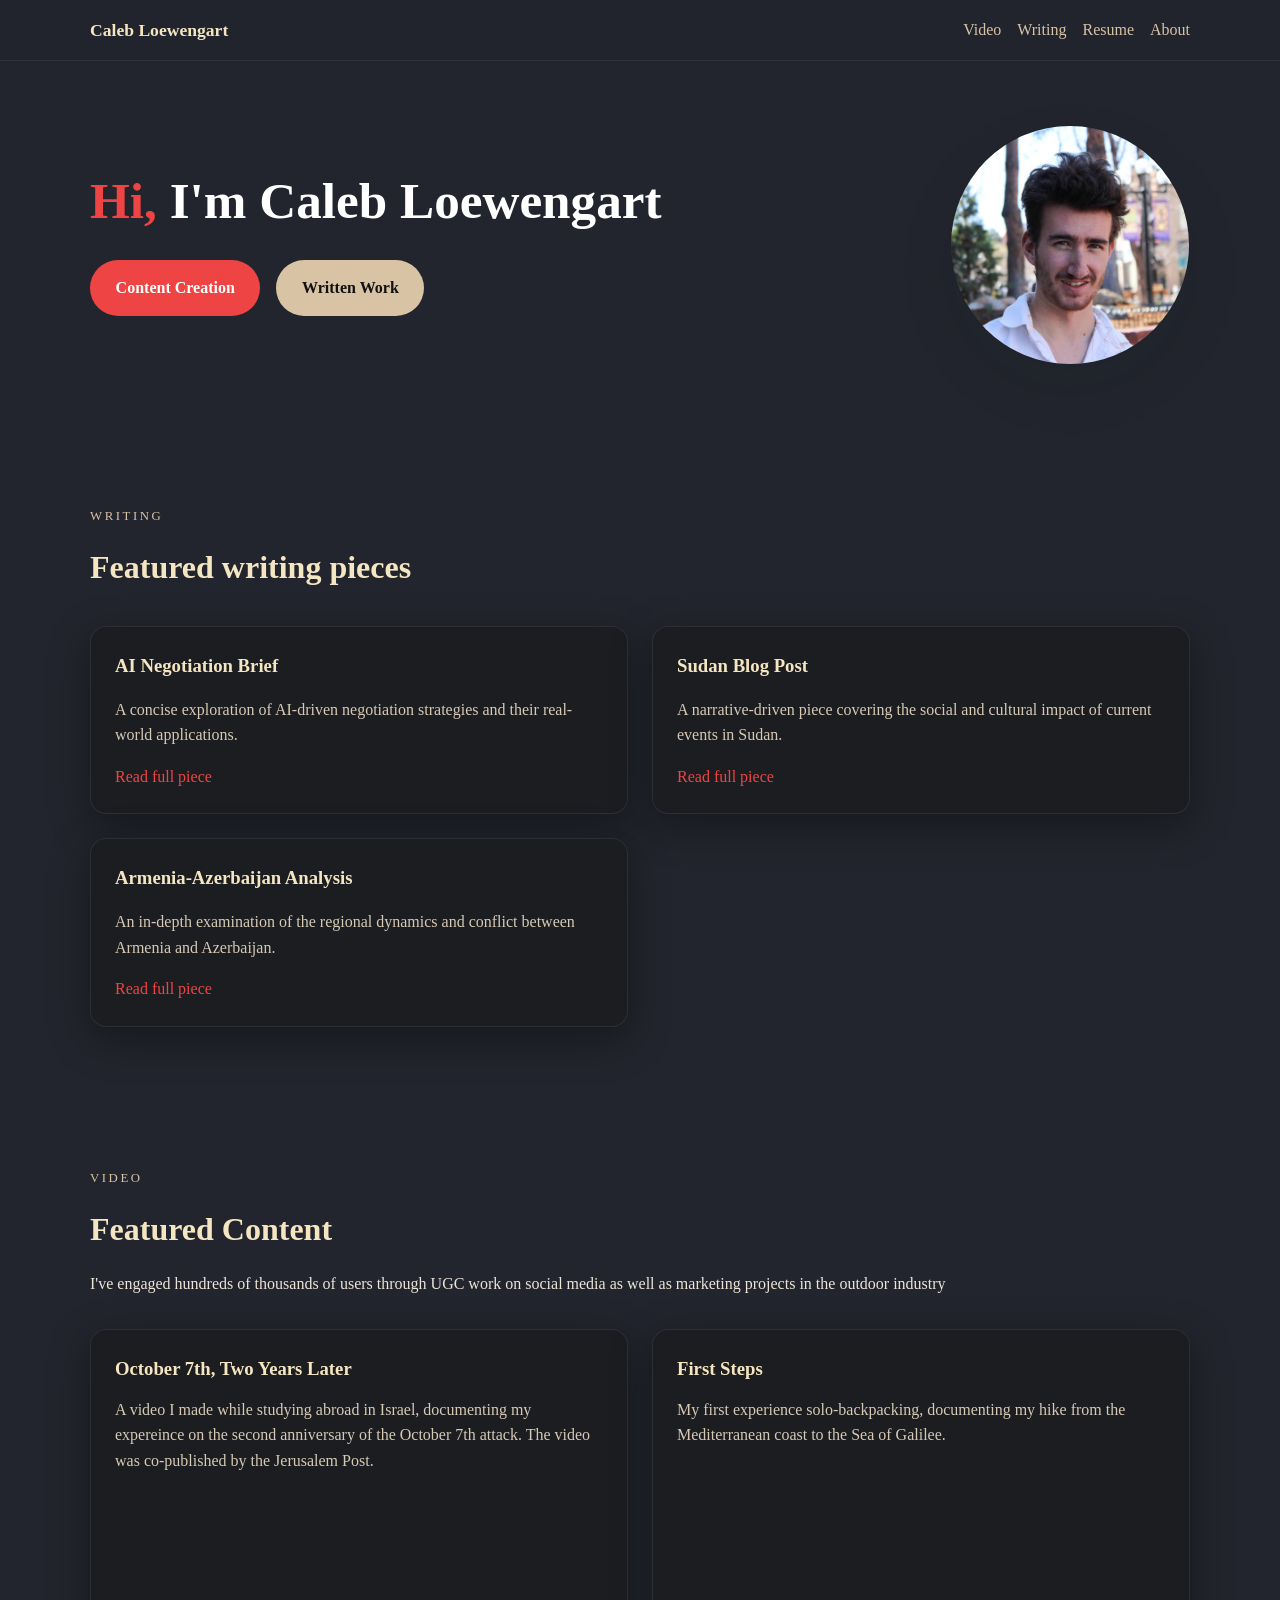
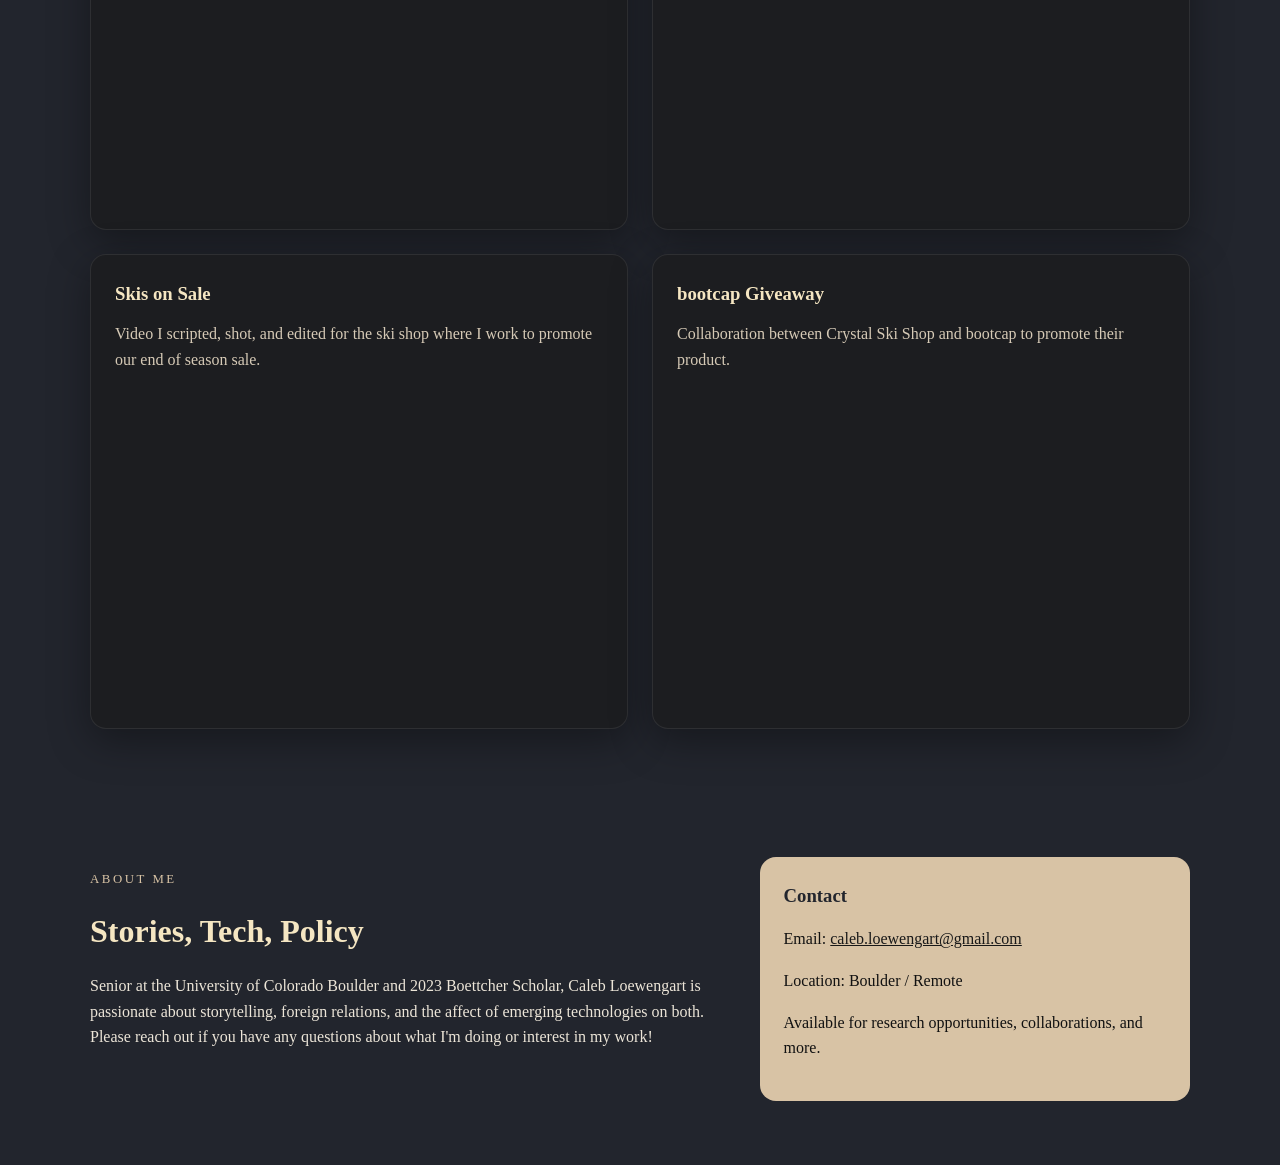
==== index.html @ 67b2ca75 "Portfolio Website" ====
<!DOCTYPE html>
<html lang="en">
<head>
  <meta charset="UTF-8" />
  <meta name="viewport" content="width=device-width, initial-scale=1.0" />
  <title>Caleb Loewengart Portfolio</title>
  <link rel="preconnect" href="https://fonts.googleapis.com">
<link rel="preconnect" href="https://fonts.gstatic.com" crossorigin>
<link href="https://fonts.googleapis.com/css2?family=EB+Garamond:ital,wght@0,400..800;1,400..800&family=Oswald:wght@200..700&display=swap" rel="stylesheet">
  <link rel="stylesheet" href="styles.css" />
</head>
<body>
  <header class="site-header">
    <div class="container header-inner">
      <a class="brand" href="#hero">Caleb Loewengart</a>
      <nav>
        <a href="#videos">Video</a>
        <a href="#writing">Writing</a>
        <a href="assets/resume.html">Resume</a>
        <a href="#about">About</a>
      </nav>
    </div>
  </header>

  <main>
    <section id="hero" class="hero section">
      <div class="container">
        <div class="hero-top">
          <div class="hero-copy">
            <h1><span class="highlight">Hi,</span> I'm Caleb Loewengart</h1>
            
            <div class="hero-actions">
              <a class="button" href="#videos">Content Creation</a>
              <a class="button button-secondary" href="#writing">Written Work</a>
            </div>
          </div>
          <div class="hero-headshot">
            <img src="assets/headshot.jpeg" alt="Headshot of Caleb Loewengart" />
          </div>
        </div>
      </div>
    </section>

    <section id="writing" class="section section-alt">
      <div class="container">
        <div class="section-header">
          <p class="eyebrow">Writing</p>
          <h2>Featured writing pieces</h2>
          
        </div>
        <div id="writing-grid" class="grid">
          <div class="card">
            <p>Loading your writing portfolio...</p>
          </div>
        </div>
      </div>
    </section>

    <section id="videos" class="section">
      <div class="container">
        <div class="section-header">
          <p class="eyebrow">Video</p>
          <h2>Featured Content</h2>
          <p>I've engaged hundreds of thousands of users through UGC work on social media as well as marketing projects in the outdoor industry</p>
        </div>
        <div id="video-grid" class="grid">
          <div class="card">
            <p>Loading your video portfolio...</p>
          </div>
        </div>
      </div>
    </section>


    <section id="about" class="section">
      <div class="container about-grid">
        <div>
          <p class="eyebrow">About me</p>
          <h2>Stories, Tech, Policy</h2>
          <p>Senior at the University of Colorado Boulder and 2023 Boettcher Scholar, Caleb Loewengart is passionate about storytelling, foreign relations, and the affect of emerging technologies on both. Please reach out if you have any questions about what I'm doing or interest in my work!</p>
        </div>
        <div class="about-card">
          <h3>Contact</h3>
          <p>Email: <a href="mailto:caleb.loewengart@gmail.com">caleb.loewengart@gmail.com</a></p>
          <p>Location: Boulder / Remote</p>
          <p>Available for research opportunities, collaborations, and more.</p>
        </div>
      </div>
    </section>
  </main>


  <script src="script.js"></script>
</body>
</html>
---- styles.css ----
:root {
  color-scheme: dark;
  color: #111;
  background: #f6f6f6;
  font-family: "Libre Caslon Text", serif;
  /* font-family: Inter, ui-sans-serif, system-ui, -apple-system, BlinkMacSystemFont, "Segoe UI", sans-serif; */
  font-size: 16px;
  line-height: 1.6;
}

.libre-caslon-text-regular {
  font-family: "Libre Caslon Text", serif;
  font-weight: 400;
  font-style: normal;
}

.libre-caslon-text-bold {
  font-family: "Libre Caslon Text", serif;
  font-weight: 700;
  font-style: normal;
}

.libre-caslon-text-regular-italic {
  font-family: "Libre Caslon Text", serif;
  font-weight: 400;
  font-style: italic;
}



* {
  box-sizing: border-box;
}


body {
  margin: 0;
  min-height: 100vh;
  background: #22252d;
  color: #ece5d8;
}

img, video, iframe {
  max-width: 100%;
  display: block;
}

.container {
  width: min(1100px, calc(100% - 2rem));
  margin: 0 auto;
}

.site-header {
  position: sticky;
  top: 0;
  z-index: 10;
  background: rgba(34, 37, 45, 0.9);
  backdrop-filter: blur(10px);
  border-bottom: 1px solid rgba(255, 255, 255, 0.06);
}

.header-inner {
  display: flex;
  align-items: center;
  justify-content: space-between;
  gap: 1rem;
  padding: 1rem 0;
}

.brand {
  font-weight: 700;
  font-size: 1.1rem;
  text-decoration: none;
  color: #f5e6c2;
}

nav {
  display: flex;
  gap: 1rem;
  flex-wrap: wrap;
}

nav a {
  text-decoration: none;
  color: #d8c3a5;
  font-weight: 500;
}

.hero {
  padding: 6rem 0 4rem;
  background: transparent;
}

.hero h1 {
  color: #ffffff;
  font-family: "Libre Caslon Text", serif;
}

.hero .highlight {
  color: #ef4444;
  font-family: "Libre Caslon Text", serif;
}

.hero .lead {
  color: #d8c3a5;
}

.hero-top {
  display: flex;
  align-items: center;
  gap: 1.25rem;
  flex-wrap: wrap;
}

.hero-copy {
  flex: 1 1 380px;
  min-width: 250px;
}

.hero-headshot {
  width: min(240px, 100%);
  max-width: 240px;
  flex: 0 0 auto;
}

.hero-headshot img {
  width: 100%;
  aspect-ratio: 1 / 1;
  object-fit: cover;
  border-radius: 999px;
  border: 1px solid rgba(15, 23, 42, 0.12);
  box-shadow: 0 24px 60px rgba(15, 23, 42, 0.08);
}

@media (max-width: 720px) {
  .hero-top {
    flex-direction: column-reverse;
    align-items: center;
    gap: 1.5rem;
    flex-wrap: nowrap;
  }

  .hero-headshot {
    width: min(280px, 90%);
    max-width: 280px;
    order: -1;
  }

  .hero-copy {
    width: 100%;
    text-align: center;
  }

  .hero-actions {
    justify-content: center;
  }
}

.eyebrow {
  text-transform: uppercase;
  letter-spacing: 0.2em;
  color: #d8c3a5;
  font-size: 0.8rem;
  margin-bottom: 1rem;
}

h1, h2, h3 {
  margin: 0;
  color: #f5e6c2;
  font-family: "Libre Caslon Text", serif;
}

h1 {
  font-size: clamp(2.4rem, 4vw, 4rem);
  line-height: 1.05;
}

h2 {
  font-size: clamp(2rem, 2.4vw, 2.6rem);
}

.lead {
  max-width: 60ch;
  margin: 1.5rem 0 2rem;
  color: #d8c3a5;
}

.hero-actions {
  display: flex;
  gap: 1rem;
  flex-wrap: wrap;
  margin-top: 2rem;
}

.button {
  display: inline-flex;
  align-items: center;
  justify-content: center;
  padding: 0.95rem 1.6rem;
  border-radius: 999px;
  text-decoration: none;
  font-weight: 600;
  background: #ef4444;
  color: #ffffff;
  transition: transform 0.2s ease, background 0.2s ease;
}

.button:hover {
  transform: translateY(-1px);
  background: #c71f1f;
}

.button-secondary {
  background: #d8c3a5;
  color: #111;
}

.button-small {
  padding: 0.7rem 1.4rem;
  font-size: 0.95rem;
}

.section {
  padding: 4rem 0;
}

.section-alt {
  background: #22252d;
}

.section-header {
  max-width: 58rem;
  margin-bottom: 2rem;
}

.grid {
  display: grid;
  gap: 1.5rem;
}

@media (min-width: 720px) {
  .grid {
    grid-template-columns: repeat(2, minmax(0, 1fr));
  }
}

.card {
  background: #1c1d20;
  border: 1px solid rgba(255, 255, 255, 0.08);
  border-radius: 1rem;
  padding: 1.5rem;
  box-shadow: 0 12px 40px rgba(0, 0, 0, 0.35);
}

.card h3 {
  margin-top: 0;
  color: #f5e6c2;
}

.card p {
  color: #d6cab6;
}

.card small {
  color: #aaa49c;
}

.about-grid {
  display: grid;
  gap: 1.5rem;
}

.about-card {
  background: #d8c3a5;
  color: #111;
  border-radius: 1rem;
  padding: 1.5rem;
}

.about-card a {
  color: #181818;
  text-decoration: underline;
}

.about-card h3 {
    color: #22252d;
}

.site-footer {
  padding: 2rem 0 3rem;
  color: #bfb6a5;
  text-align: center;
}

@media (min-width: 980px) {
  .about-grid {
    grid-template-columns: 1.5fr 1fr;
  }
}

.video-card iframe,
.video-card video {
  border-radius: 1rem;
  margin-top: 1rem;
}

.video-card p {
  margin: 0.8rem 0 0;
}

.writing-card a {
  color: #ef4444;
  text-decoration: none;
}

.writing-card a:hover {
  text-decoration: underline;
}
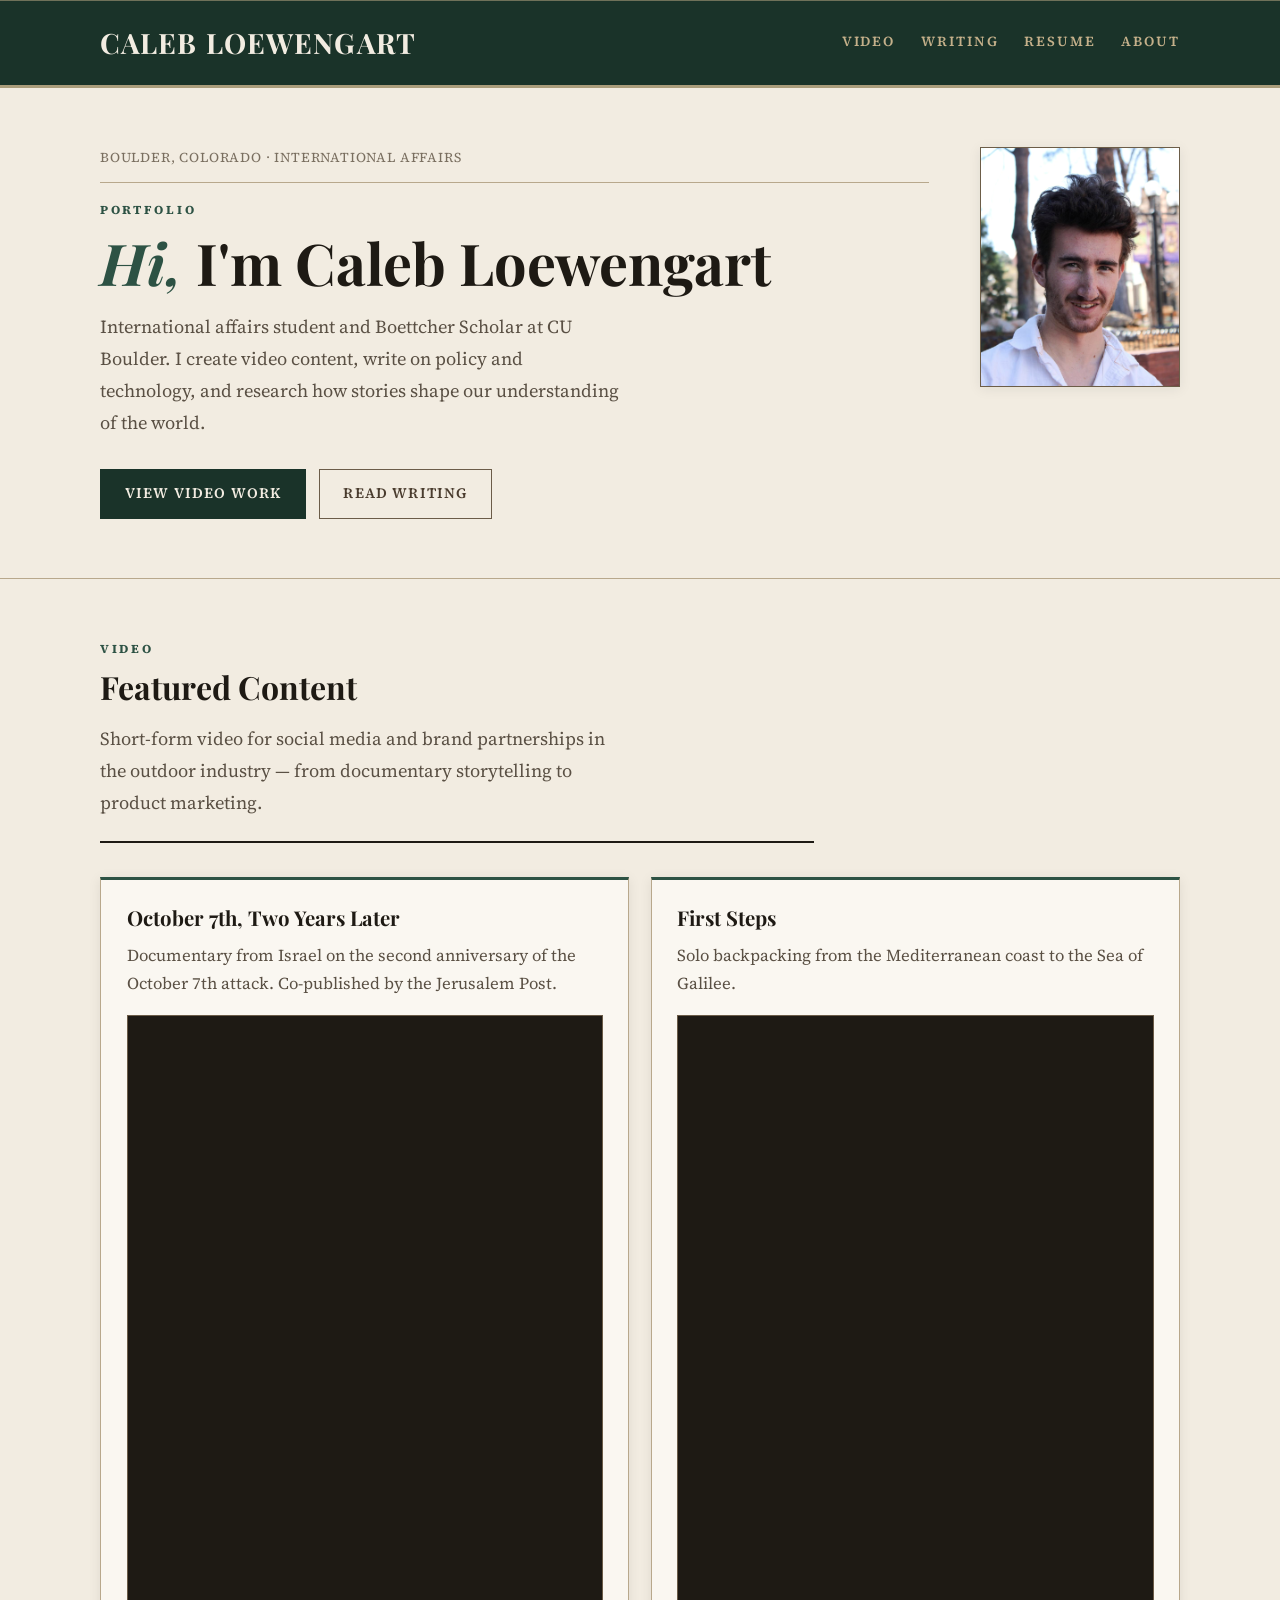
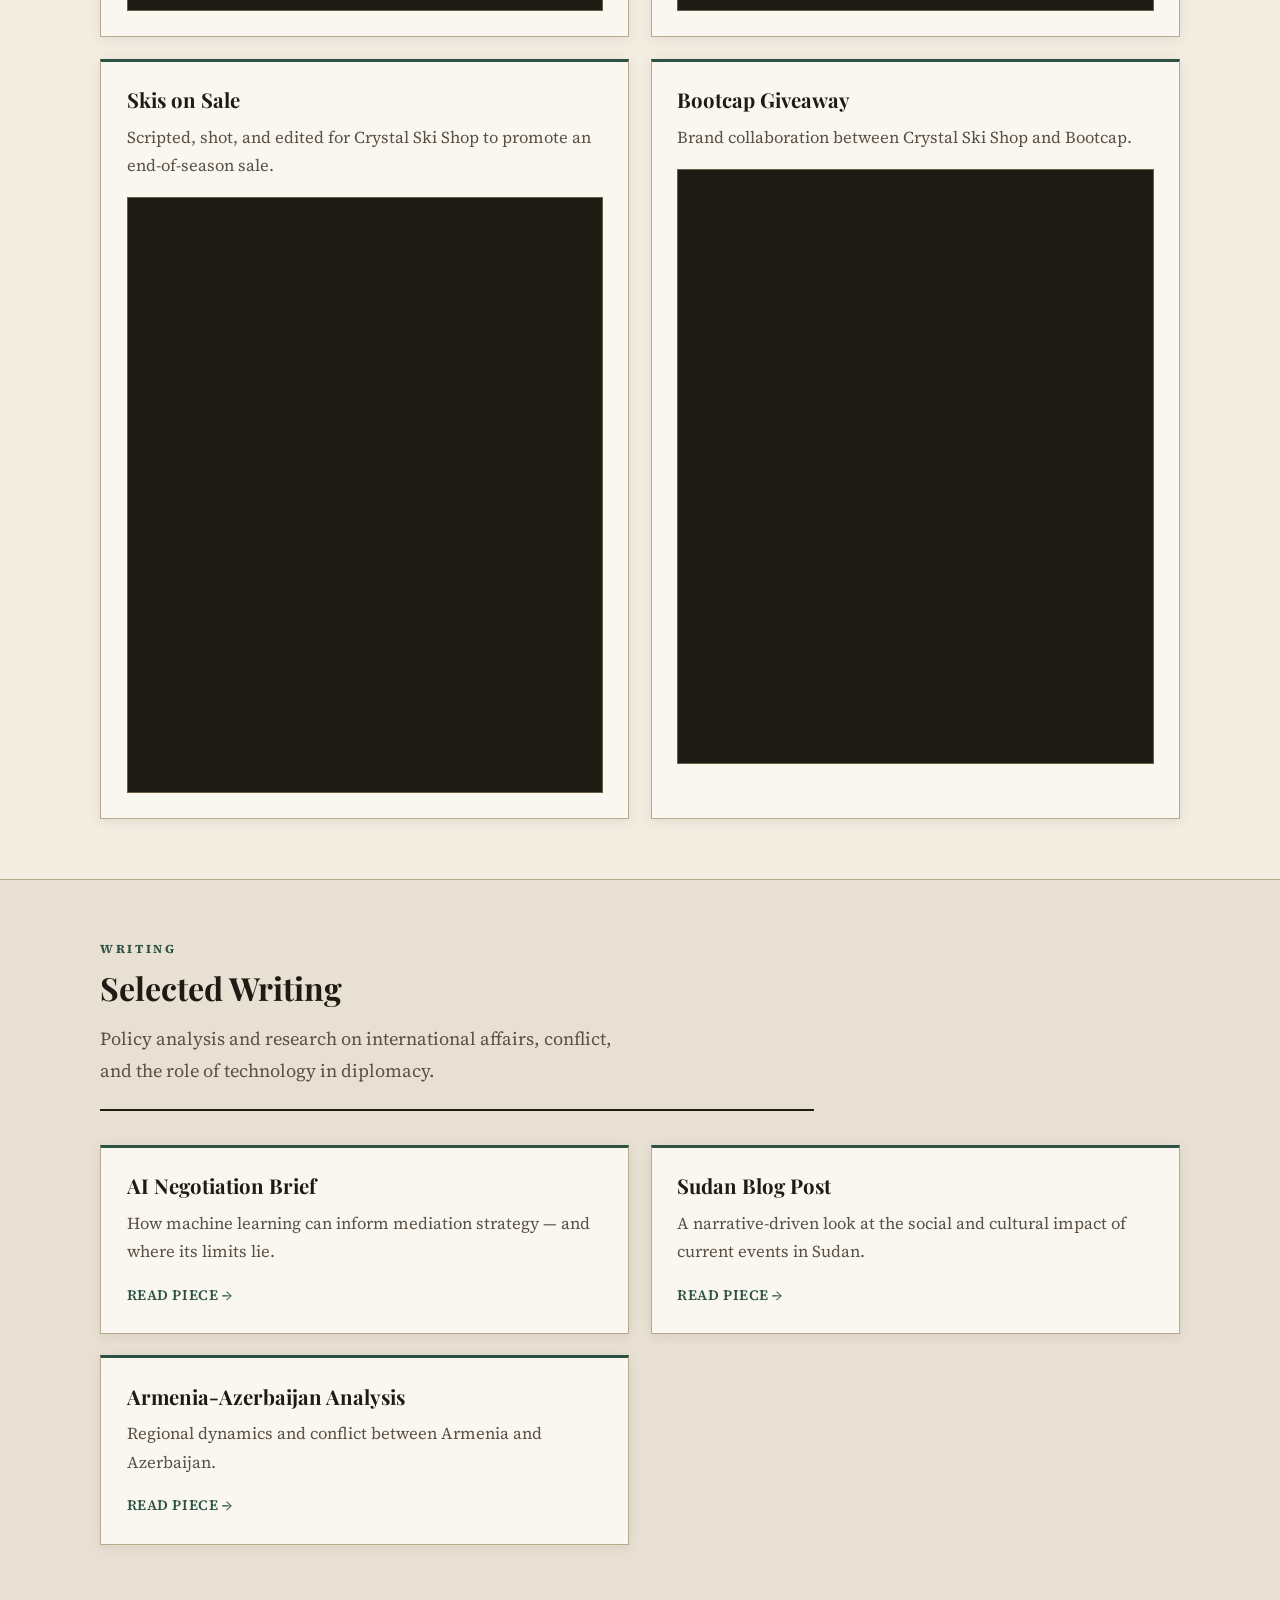
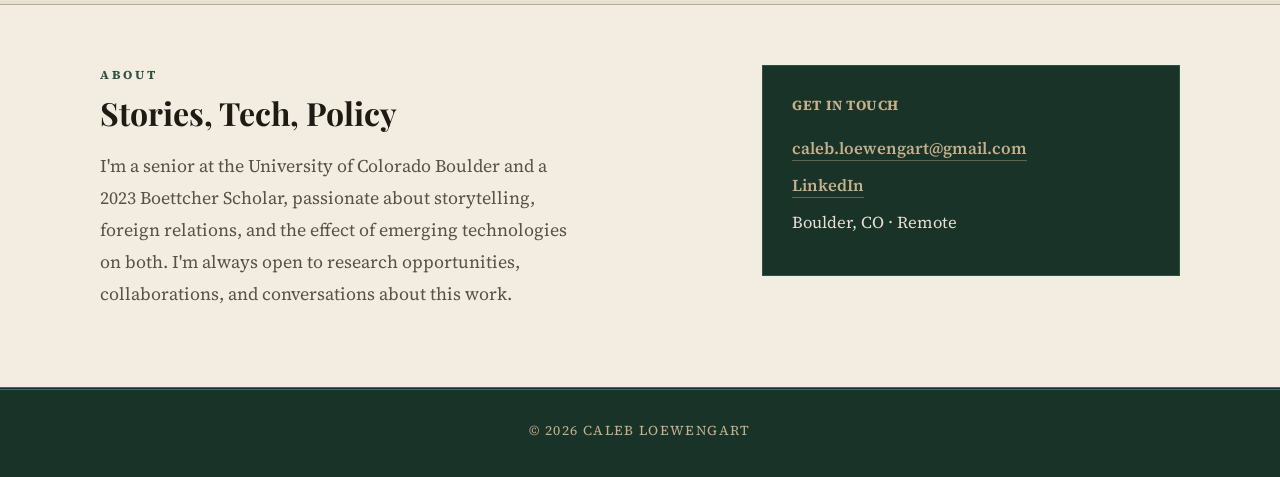
==== commit 30b3bc9d: "Edits to portfolio to make look cleaner and lighter" ====
--- a/index.html
+++ b/index.html
@@ -3,23 +3,26 @@
 <head>
   <meta charset="UTF-8" />
   <meta name="viewport" content="width=device-width, initial-scale=1.0" />
-  <title>Caleb Loewengart Portfolio</title>
+  <meta name="description" content="Portfolio of Caleb Loewengart — international affairs student, content creator, and researcher focused on storytelling, foreign policy, and emerging technology." />
+  <title>Caleb Loewengart</title>
   <link rel="preconnect" href="https://fonts.googleapis.com">
-<link rel="preconnect" href="https://fonts.gstatic.com" crossorigin>
-<link href="https://fonts.googleapis.com/css2?family=EB+Garamond:ital,wght@0,400..800;1,400..800&family=Oswald:wght@200..700&display=swap" rel="stylesheet">
+  <link rel="preconnect" href="https://fonts.gstatic.com" crossorigin>
+  <link href="https://fonts.googleapis.com/css2?family=Playfair+Display:ital,wght@0,400..900;1,400..900&family=Source+Serif+4:ital,opsz,wght@0,8..60,400..700;1,8..60,400..700&display=swap" rel="stylesheet">
   <link rel="stylesheet" href="styles.css" />
 </head>
 <body>
   <header class="site-header">
+    <div class="masthead-rule"></div>
     <div class="container header-inner">
       <a class="brand" href="#hero">Caleb Loewengart</a>
-      <nav>
+      <nav aria-label="Main navigation">
         <a href="#videos">Video</a>
         <a href="#writing">Writing</a>
         <a href="assets/resume.html">Resume</a>
         <a href="#about">About</a>
       </nav>
     </div>
+    <div class="masthead-rule thick"></div>
   </header>
 
   <main>
@@ -27,30 +30,17 @@
       <div class="container">
         <div class="hero-top">
           <div class="hero-copy">
+            <p class="dateline">Boulder, Colorado · International Affairs</p>
+            <p class="eyebrow">Portfolio</p>
             <h1><span class="highlight">Hi,</span> I'm Caleb Loewengart</h1>
-            
+            <p class="lead">International affairs student and Boettcher Scholar at CU Boulder. I create video content, write on policy and technology, and research how stories shape our understanding of the world.</p>
             <div class="hero-actions">
-              <a class="button" href="#videos">Content Creation</a>
-              <a class="button button-secondary" href="#writing">Written Work</a>
+              <a class="button" href="#videos">View Video Work</a>
+              <a class="button button-secondary" href="#writing">Read Writing</a>
             </div>
           </div>
           <div class="hero-headshot">
-            <img src="assets/headshot.jpeg" alt="Headshot of Caleb Loewengart" />
-          </div>
-        </div>
-      </div>
-    </section>
-
-    <section id="writing" class="section section-alt">
-      <div class="container">
-        <div class="section-header">
-          <p class="eyebrow">Writing</p>
-          <h2>Featured writing pieces</h2>
-          
-        </div>
-        <div id="writing-grid" class="grid">
-          <div class="card">
-            <p>Loading your writing portfolio...</p>
+            <img src="assets/headshot.jpeg" alt="Headshot of Caleb Loewengart" width="240" height="240" />
           </div>
         </div>
       </div>
@@ -61,34 +51,47 @@
         <div class="section-header">
           <p class="eyebrow">Video</p>
           <h2>Featured Content</h2>
-          <p>I've engaged hundreds of thousands of users through UGC work on social media as well as marketing projects in the outdoor industry</p>
+          <p class="section-desc">Short-form video for social media and brand partnerships in the outdoor industry — from documentary storytelling to product marketing.</p>
         </div>
-        <div id="video-grid" class="grid">
-          <div class="card">
-            <p>Loading your video portfolio...</p>
-          </div>
-        </div>
+        <div id="video-grid" class="grid" aria-live="polite"></div>
       </div>
     </section>
 
+    <section id="writing" class="section section-alt">
+      <div class="container">
+        <div class="section-header">
+          <p class="eyebrow">Writing</p>
+          <h2>Selected Writing</h2>
+          <p class="section-desc">Policy analysis and research on international affairs, conflict, and the role of technology in diplomacy.</p>
+        </div>
+        <div id="writing-grid" class="grid" aria-live="polite"></div>
+      </div>
+    </section>
 
     <section id="about" class="section">
       <div class="container about-grid">
         <div>
-          <p class="eyebrow">About me</p>
+          <p class="eyebrow">About</p>
           <h2>Stories, Tech, Policy</h2>
-          <p>Senior at the University of Colorado Boulder and 2023 Boettcher Scholar, Caleb Loewengart is passionate about storytelling, foreign relations, and the affect of emerging technologies on both. Please reach out if you have any questions about what I'm doing or interest in my work!</p>
+          <p>I'm a senior at the University of Colorado Boulder and a 2023 Boettcher Scholar, passionate about storytelling, foreign relations, and the effect of emerging technologies on both. I'm always open to research opportunities, collaborations, and conversations about this work.</p>
         </div>
         <div class="about-card">
-          <h3>Contact</h3>
-          <p>Email: <a href="mailto:caleb.loewengart@gmail.com">caleb.loewengart@gmail.com</a></p>
-          <p>Location: Boulder / Remote</p>
-          <p>Available for research opportunities, collaborations, and more.</p>
+          <h3>Get in Touch</h3>
+          <ul class="contact-list">
+            <li><a href="mailto:caleb.loewengart@gmail.com">caleb.loewengart@gmail.com</a></li>
+            <li><a href="https://linkedin.com/in/calebloewengart" target="_blank" rel="noopener noreferrer">LinkedIn</a></li>
+            <li>Boulder, CO · Remote</li>
+          </ul>
         </div>
       </div>
     </section>
   </main>
 
+  <footer class="site-footer">
+    <div class="container">
+      <p>&copy; 2026 Caleb Loewengart</p>
+    </div>
+  </footer>
 
   <script src="script.js"></script>
 </body>
--- a/styles.css
+++ b/styles.css
@@ -1,62 +1,74 @@
 :root {
-  color-scheme: dark;
-  color: #111;
-  background: #f6f6f6;
-  font-family: "Libre Caslon Text", serif;
-  /* font-family: Inter, ui-sans-serif, system-ui, -apple-system, BlinkMacSystemFont, "Segoe UI", sans-serif; */
-  font-size: 16px;
-  line-height: 1.6;
-}
-
-.libre-caslon-text-regular {
-  font-family: "Libre Caslon Text", serif;
-  font-weight: 400;
-  font-style: normal;
-}
-
-.libre-caslon-text-bold {
-  font-family: "Libre Caslon Text", serif;
-  font-weight: 700;
-  font-style: normal;
-}
-
-.libre-caslon-text-regular-italic {
-  font-family: "Libre Caslon Text", serif;
-  font-weight: 400;
-  font-style: italic;
-}
-
-
+  color-scheme: light;
+  --paper: #f2ece1;
+  --paper-alt: #e8e0d2;
+  --paper-card: #faf7f1;
+  --ink: #1e1a14;
+  --ink-muted: #5a5044;
+  --ink-light: #7a6f60;
+  --green-dark: #1a3329;
+  --green-mid: #2d5244;
+  --green-light: #3d6b58;
+  --khaki: #c4b08a;
+  --khaki-dark: #9a8668;
+  --brown: #4a3c2e;
+  --rule: #b8a88c;
+  --rule-dark: #6b5c48;
+  --shadow: 0 2px 12px rgba(30, 26, 20, 0.08);
+  --font-display: "Playfair Display", "Georgia", serif;
+  --font-body: "Source Serif 4", "Georgia", serif;
+  font-family: var(--font-body);
+  font-size: 17px;
+  line-height: 1.65;
+}
 
 * {
   box-sizing: border-box;
 }
 
+html {
+  scroll-behavior: smooth;
+}
 
 body {
   margin: 0;
   min-height: 100vh;
-  background: #22252d;
-  color: #ece5d8;
-}
-
-img, video, iframe {
+  background: var(--paper);
+  color: var(--ink);
+}
+
+img,
+video,
+iframe {
   max-width: 100%;
   display: block;
 }
 
 .container {
-  width: min(1100px, calc(100% - 2rem));
+  width: min(1080px, calc(100% - 2rem));
   margin: 0 auto;
 }
+
+/* Masthead */
 
 .site-header {
   position: sticky;
   top: 0;
   z-index: 10;
-  background: rgba(34, 37, 45, 0.9);
-  backdrop-filter: blur(10px);
-  border-bottom: 1px solid rgba(255, 255, 255, 0.06);
+  background: var(--green-dark);
+  color: var(--paper);
+}
+
+.masthead-rule {
+  height: 1px;
+  background: var(--khaki);
+  opacity: 0.5;
+}
+
+.masthead-rule.thick {
+  height: 3px;
+  background: var(--khaki);
+  opacity: 0.85;
 }
 
 .header-inner {
@@ -64,51 +76,51 @@
   align-items: center;
   justify-content: space-between;
   gap: 1rem;
-  padding: 1rem 0;
+  padding: 1.1rem 0;
 }
 
 .brand {
+  font-family: var(--font-display);
   font-weight: 700;
-  font-size: 1.1rem;
+  font-size: clamp(1.25rem, 2.5vw, 1.65rem);
   text-decoration: none;
-  color: #f5e6c2;
+  color: var(--paper);
+  letter-spacing: 0.04em;
+  text-transform: uppercase;
 }
 
 nav {
   display: flex;
-  gap: 1rem;
+  gap: 1.5rem;
   flex-wrap: wrap;
 }
 
 nav a {
+  font-family: var(--font-body);
   text-decoration: none;
-  color: #d8c3a5;
-  font-weight: 500;
-}
+  color: var(--khaki);
+  font-size: 0.82rem;
+  font-weight: 600;
+  letter-spacing: 0.14em;
+  text-transform: uppercase;
+  transition: color 0.2s ease;
+}
+
+nav a:hover {
+  color: var(--paper);
+}
+
+/* Hero */
 
 .hero {
-  padding: 6rem 0 4rem;
-  background: transparent;
-}
-
-.hero h1 {
-  color: #ffffff;
-  font-family: "Libre Caslon Text", serif;
-}
-
-.hero .highlight {
-  color: #ef4444;
-  font-family: "Libre Caslon Text", serif;
-}
-
-.hero .lead {
-  color: #d8c3a5;
+  padding: 3.5rem 0 3rem;
+  border-bottom: 1px solid var(--rule);
 }
 
 .hero-top {
   display: flex;
-  align-items: center;
-  gap: 1.25rem;
+  align-items: flex-start;
+  gap: 3rem;
   flex-wrap: wrap;
 }
 
@@ -117,33 +129,46 @@
   min-width: 250px;
 }
 
+.hero h1 {
+  color: var(--ink);
+  font-family: var(--font-display);
+  font-weight: 700;
+  font-style: normal;
+}
+
+.hero .highlight {
+  color: var(--green-mid);
+  font-style: italic;
+}
+
 .hero-headshot {
-  width: min(240px, 100%);
-  max-width: 240px;
+  width: min(200px, 100%);
+  max-width: 200px;
   flex: 0 0 auto;
 }
 
 .hero-headshot img {
   width: 100%;
-  aspect-ratio: 1 / 1;
+  aspect-ratio: 4 / 5;
   object-fit: cover;
-  border-radius: 999px;
-  border: 1px solid rgba(15, 23, 42, 0.12);
-  box-shadow: 0 24px 60px rgba(15, 23, 42, 0.08);
+  border: 1px solid var(--rule-dark);
+  box-shadow: var(--shadow);
+  filter: sepia(8%) contrast(1.02);
 }
 
 @media (max-width: 720px) {
+  .hero {
+    padding: 2.5rem 0 2rem;
+  }
+
   .hero-top {
     flex-direction: column-reverse;
     align-items: center;
-    gap: 1.5rem;
-    flex-wrap: nowrap;
+    gap: 2rem;
   }
 
   .hero-headshot {
-    width: min(280px, 90%);
-    max-width: 280px;
-    order: -1;
+    width: min(180px, 65%);
   }
 
   .hero-copy {
@@ -156,86 +181,134 @@
   }
 }
 
+/* Typography */
+
 .eyebrow {
-  text-transform: uppercase;
-  letter-spacing: 0.2em;
-  color: #d8c3a5;
+  font-family: var(--font-body);
+  text-transform: uppercase;
+  letter-spacing: 0.22em;
+  color: var(--green-mid);
+  font-size: 0.72rem;
+  font-weight: 700;
+  margin: 0 0 0.6rem;
+}
+
+.dateline {
+  font-family: var(--font-body);
   font-size: 0.8rem;
-  margin-bottom: 1rem;
-}
-
-h1, h2, h3 {
+  color: var(--ink-light);
+  letter-spacing: 0.06em;
+  text-transform: uppercase;
+  margin: 0 0 1rem;
+  padding-bottom: 0.75rem;
+  border-bottom: 1px solid var(--rule);
+}
+
+h1,
+h2,
+h3 {
   margin: 0;
-  color: #f5e6c2;
-  font-family: "Libre Caslon Text", serif;
+  color: var(--ink);
+  font-family: var(--font-display);
+  font-weight: 700;
 }
 
 h1 {
-  font-size: clamp(2.4rem, 4vw, 4rem);
-  line-height: 1.05;
+  font-size: clamp(2.2rem, 4.5vw, 3.5rem);
+  line-height: 1.1;
 }
 
 h2 {
-  font-size: clamp(2rem, 2.4vw, 2.6rem);
-}
-
-.lead {
-  max-width: 60ch;
-  margin: 1.5rem 0 2rem;
-  color: #d8c3a5;
+  font-size: clamp(1.65rem, 2.5vw, 2.25rem);
+  line-height: 1.15;
+}
+
+.lead,
+.section-desc {
+  max-width: 58ch;
+  margin: 1rem 0 0;
+  color: var(--ink-muted);
+  font-size: 1.08rem;
+  line-height: 1.75;
 }
 
 .hero-actions {
   display: flex;
-  gap: 1rem;
+  gap: 0.75rem;
   flex-wrap: wrap;
-  margin-top: 2rem;
-}
+  margin-top: 1.75rem;
+}
+
+/* Buttons */
 
 .button {
   display: inline-flex;
   align-items: center;
   justify-content: center;
-  padding: 0.95rem 1.6rem;
-  border-radius: 999px;
+  padding: 0.7rem 1.4rem;
+  border-radius: 0;
   text-decoration: none;
+  font-family: var(--font-body);
   font-weight: 600;
-  background: #ef4444;
-  color: #ffffff;
-  transition: transform 0.2s ease, background 0.2s ease;
+  font-size: 0.85rem;
+  letter-spacing: 0.08em;
+  text-transform: uppercase;
+  background: var(--green-dark);
+  color: var(--paper);
+  border: 1px solid var(--green-dark);
+  transition: background 0.2s ease, color 0.2s ease;
 }
 
 .button:hover {
-  transform: translateY(-1px);
-  background: #c71f1f;
+  background: var(--green-mid);
+  border-color: var(--green-mid);
 }
 
 .button-secondary {
-  background: #d8c3a5;
-  color: #111;
+  background: transparent;
+  color: var(--brown);
+  border: 1px solid var(--rule-dark);
+}
+
+.button-secondary:hover {
+  background: var(--paper-alt);
+  border-color: var(--brown);
+  color: var(--ink);
 }
 
 .button-small {
-  padding: 0.7rem 1.4rem;
-  font-size: 0.95rem;
-}
+  padding: 0.55rem 1.1rem;
+  font-size: 0.78rem;
+}
+
+/* Sections */
 
 .section {
-  padding: 4rem 0;
+  padding: 3.5rem 0;
 }
 
 .section-alt {
-  background: #22252d;
+  background: var(--paper-alt);
+  border-top: 1px solid var(--rule);
+  border-bottom: 1px solid var(--rule);
 }
 
 .section-header {
-  max-width: 58rem;
+  max-width: 42rem;
   margin-bottom: 2rem;
-}
+  padding-bottom: 1.25rem;
+  border-bottom: 2px solid var(--ink);
+}
+
+.section-header h2 {
+  margin-top: 0.25rem;
+}
+
+/* Grid & Cards */
 
 .grid {
   display: grid;
-  gap: 1.5rem;
+  gap: 1.25rem;
 }
 
 @media (min-width: 720px) {
@@ -245,51 +318,112 @@
 }
 
 .card {
-  background: #1c1d20;
-  border: 1px solid rgba(255, 255, 255, 0.08);
-  border-radius: 1rem;
+  background: var(--paper-card);
+  border: 1px solid var(--rule);
+  border-top: 3px solid var(--green-mid);
   padding: 1.5rem;
-  box-shadow: 0 12px 40px rgba(0, 0, 0, 0.35);
+  box-shadow: var(--shadow);
+  transition: border-color 0.2s ease;
+}
+
+.card:hover {
+  border-color: var(--khaki-dark);
+  border-top-color: var(--green-dark);
 }
 
 .card h3 {
   margin-top: 0;
-  color: #f5e6c2;
+  font-size: 1.2rem;
+  color: var(--ink);
+  line-height: 1.25;
 }
 
 .card p {
-  color: #d6cab6;
+  margin: 0.65rem 0 0;
+  color: var(--ink-muted);
+  font-size: 0.98rem;
+  line-height: 1.7;
 }
 
 .card small {
-  color: #aaa49c;
-}
+  color: var(--ink-light);
+}
+
+.card-link {
+  display: inline-flex;
+  align-items: center;
+  gap: 0.3rem;
+  margin-top: 1rem;
+  color: var(--green-mid);
+  text-decoration: none;
+  font-family: var(--font-body);
+  font-weight: 600;
+  font-size: 0.85rem;
+  letter-spacing: 0.04em;
+  text-transform: uppercase;
+  transition: color 0.2s ease;
+}
+
+.card-link:hover {
+  color: var(--green-dark);
+  text-decoration: underline;
+}
+
+/* About */
 
 .about-grid {
   display: grid;
-  gap: 1.5rem;
+  gap: 2rem;
+  align-items: start;
+}
+
+.about-grid > div > p:last-child {
+  color: var(--ink-muted);
+  max-width: 52ch;
+  line-height: 1.8;
+  font-size: 1.05rem;
 }
 
 .about-card {
-  background: #d8c3a5;
-  color: #111;
-  border-radius: 1rem;
-  padding: 1.5rem;
+  background: var(--green-dark);
+  color: var(--paper);
+  padding: 1.75rem;
+  border: 1px solid var(--green-mid);
+}
+
+.about-card h3 {
+  color: var(--khaki);
+  margin-bottom: 1rem;
+  font-family: var(--font-body);
+  font-weight: 700;
+  font-size: 0.82rem;
+  letter-spacing: 0.04em;
+  text-transform: uppercase;
+}
+
+.contact-list {
+  list-style: none;
+  margin: 0;
+  padding: 0;
+}
+
+.contact-list li {
+  margin: 0.55rem 0;
+  font-size: 0.98rem;
+  color: var(--paper-alt);
 }
 
 .about-card a {
-  color: #181818;
-  text-decoration: underline;
-}
-
-.about-card h3 {
-    color: #22252d;
-}
-
-.site-footer {
-  padding: 2rem 0 3rem;
-  color: #bfb6a5;
-  text-align: center;
+  color: var(--khaki);
+  font-weight: 600;
+  text-decoration: none;
+  border-bottom: 1px solid rgba(196, 176, 138, 0.4);
+  transition: color 0.2s ease, border-color 0.2s ease;
+}
+
+.about-card a:hover {
+  color: var(--paper);
+  border-color: var(--paper);
 }
 
 @media (min-width: 980px) {
@@ -298,22 +432,48 @@
   }
 }
 
-.video-card iframe,
-.video-card video {
-  border-radius: 1rem;
+/* Video embeds */
+
+.video-embed {
+  position: relative;
+  width: 100%;
+  aspect-ratio: 4 / 5;
   margin-top: 1rem;
-}
-
-.video-card p {
-  margin: 0.8rem 0 0;
-}
-
-.writing-card a {
-  color: #ef4444;
-  text-decoration: none;
-}
-
-.writing-card a:hover {
-  text-decoration: underline;
-}
-
+  overflow: hidden;
+  background: var(--ink);
+  border: 1px solid var(--rule-dark);
+}
+
+.video-embed iframe {
+  position: absolute;
+  inset: 0;
+  width: 100%;
+  height: 100%;
+  border: 0;
+}
+
+/* Footer */
+
+.site-footer {
+  padding: 1.75rem 0 2rem;
+  border-top: 3px double var(--rule-dark);
+  background: var(--green-dark);
+  color: var(--khaki);
+  text-align: center;
+  font-family: var(--font-body);
+  font-size: 0.8rem;
+  letter-spacing: 0.1em;
+  text-transform: uppercase;
+}
+
+.site-footer p {
+  margin: 0;
+}
+
+.site-footer .back-link {
+  color: var(--khaki);
+}
+
+.site-footer .back-link:hover {
+  color: var(--paper);
+}
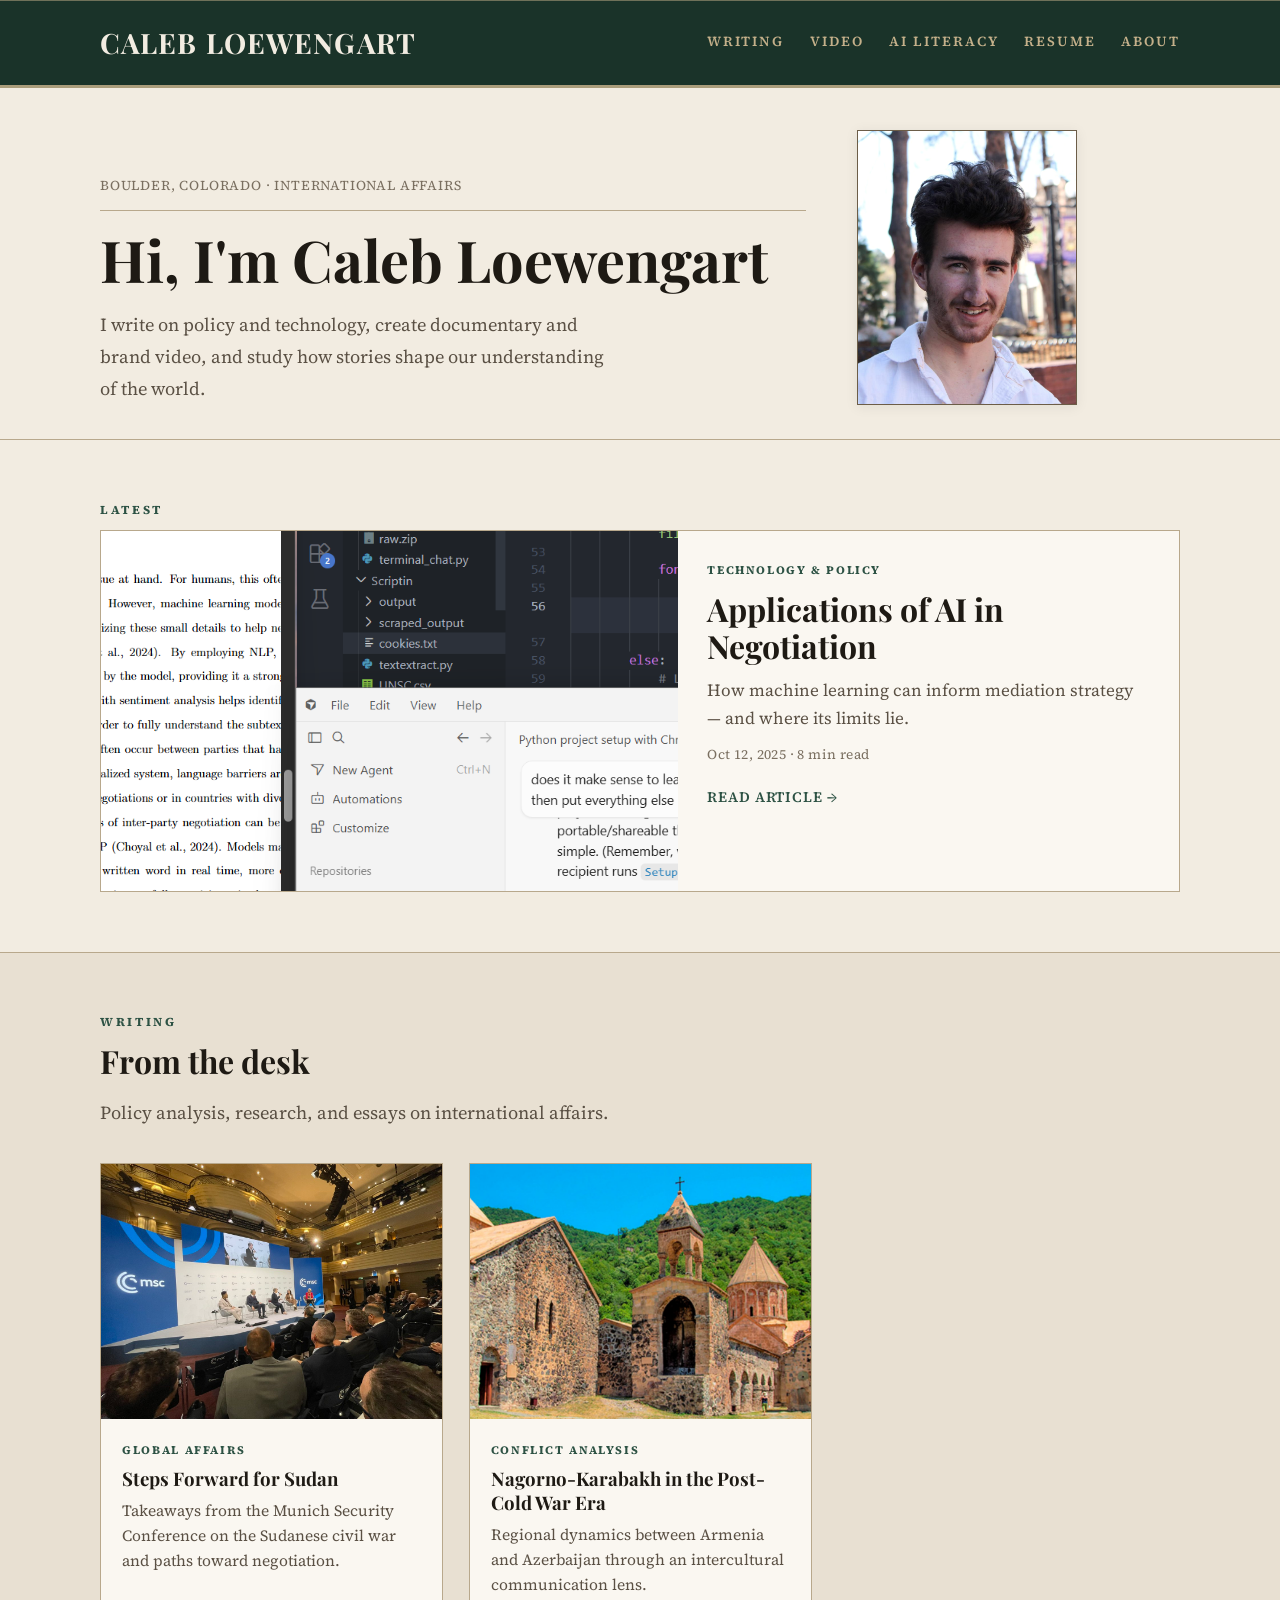
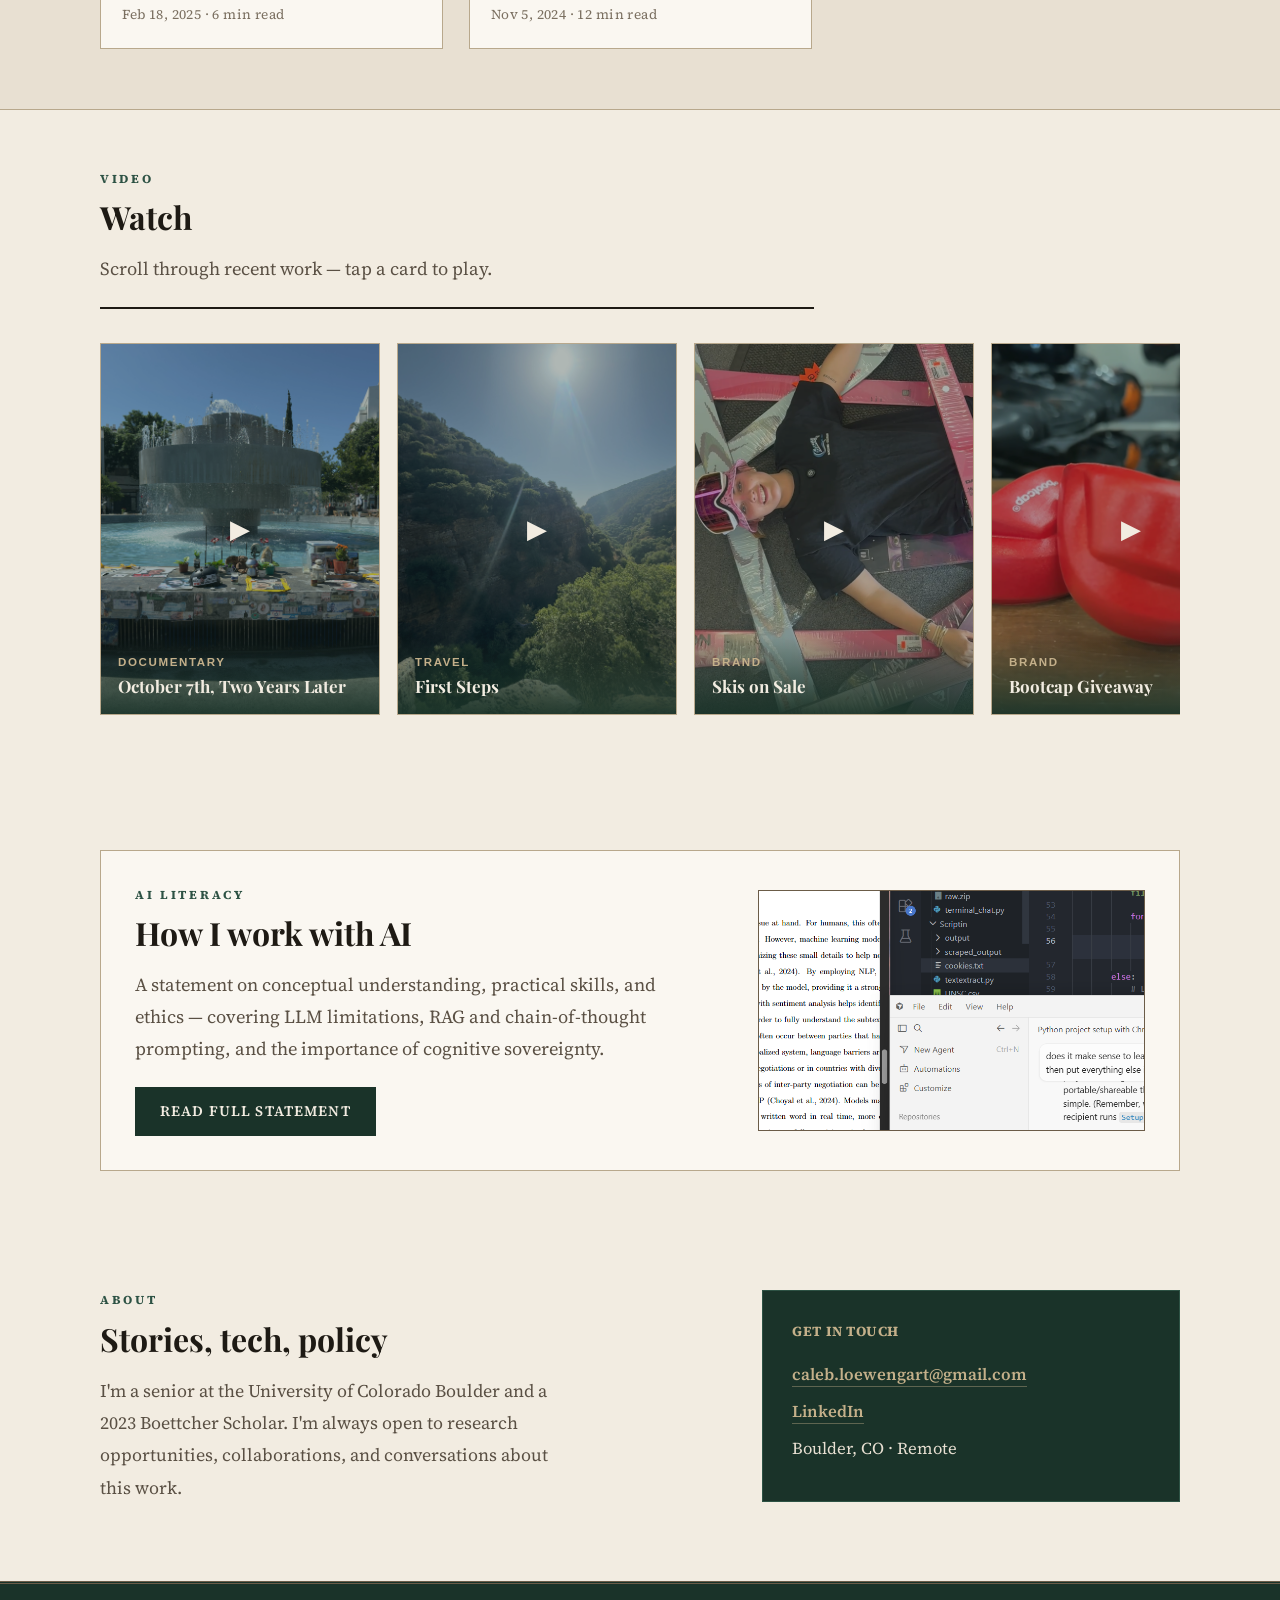
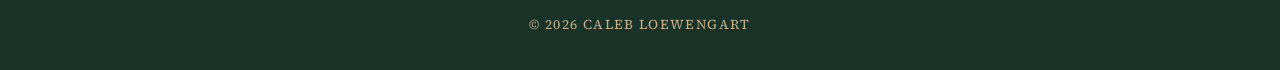
==== commit c5b4ccc1: "Added images to all my docs and AI literacy statement" ====
--- a/index.html
+++ b/index.html
@@ -14,10 +14,11 @@
   <header class="site-header">
     <div class="masthead-rule"></div>
     <div class="container header-inner">
-      <a class="brand" href="#hero">Caleb Loewengart</a>
+      <a class="brand" href="#top">Caleb Loewengart</a>
       <nav aria-label="Main navigation">
+        <a href="#writing">Writing</a>
         <a href="#videos">Video</a>
-        <a href="#writing">Writing</a>
+        <a href="#ai-literacy">AI Literacy</a>
         <a href="assets/resume.html">Resume</a>
         <a href="#about">About</a>
       </nav>
@@ -25,24 +26,38 @@
     <div class="masthead-rule thick"></div>
   </header>
 
-  <main>
-    <section id="hero" class="hero section">
+  <main id="top">
+    <section class="blog-masthead">
+      <div class="container masthead-grid">
+        <div class="masthead-copy">
+          <p class="dateline">Boulder, Colorado · International Affairs</p>
+          <h1><span class="highlight">Hi,</span> I'm Caleb Loewengart</h1>
+          <p class="lead">I write on policy and technology, create documentary and brand video, and study how stories shape our understanding of the world.</p>
+        </div>
+        <div class="masthead-photo">
+          <img src="assets/headshot.jpeg" alt="Headshot of Caleb Loewengart" width="220" height="275" />
+        </div>
+      </div>
+    </section>
+
+    <section id="featured" class="section" hidden>
       <div class="container">
-        <div class="hero-top">
-          <div class="hero-copy">
-            <p class="dateline">Boulder, Colorado · International Affairs</p>
-            <p class="eyebrow">Portfolio</p>
-            <h1><span class="highlight">Hi,</span> I'm Caleb Loewengart</h1>
-            <p class="lead">International affairs student and Boettcher Scholar at CU Boulder. I create video content, write on policy and technology, and research how stories shape our understanding of the world.</p>
-            <div class="hero-actions">
-              <a class="button" href="#videos">View Video Work</a>
-              <a class="button button-secondary" href="#writing">Read Writing</a>
-            </div>
+        <p class="eyebrow">Latest</p>
+        <div id="featured-post"></div>
+      </div>
+    </section>
+
+    <section id="writing" class="section section-alt">
+      <div class="container">
+        <div class="section-header-row">
+          <div>
+            <p class="eyebrow">Writing</p>
+            <h2>From the desk</h2>
+            <p class="section-desc">Policy analysis, research, and essays on international affairs.</p>
           </div>
-          <div class="hero-headshot">
-            <img src="assets/headshot.jpeg" alt="Headshot of Caleb Loewengart" width="240" height="240" />
-          </div>
+        
         </div>
+        <div id="post-feed" class="post-feed" aria-live="polite"></div>
       </div>
     </section>
 
@@ -50,21 +65,26 @@
       <div class="container">
         <div class="section-header">
           <p class="eyebrow">Video</p>
-          <h2>Featured Content</h2>
-          <p class="section-desc">Short-form video for social media and brand partnerships in the outdoor industry — from documentary storytelling to product marketing.</p>
+          <h2>Watch</h2>
+          <p class="section-desc">Scroll through recent work — tap a card to play.</p>
         </div>
-        <div id="video-grid" class="grid" aria-live="polite"></div>
+        <div id="video-reel" class="video-reel" aria-live="polite"></div>
       </div>
     </section>
 
-    <section id="writing" class="section section-alt">
+    <section id="ai-literacy" class="section">
       <div class="container">
-        <div class="section-header">
-          <p class="eyebrow">Writing</p>
-          <h2>Selected Writing</h2>
-          <p class="section-desc">Policy analysis and research on international affairs, conflict, and the role of technology in diplomacy.</p>
+        <div class="ai-literacy-banner">
+          <div class="ai-literacy-copy">
+            <p class="eyebrow">AI Literacy</p>
+            <h2>How I work with AI</h2>
+            <p class="section-desc">A statement on conceptual understanding, practical skills, and ethics — covering LLM limitations, RAG and chain-of-thought prompting, and the importance of cognitive sovereignty.</p>
+            <a class="button" href="assets/writing/ailiteracy.html">Read full statement</a>
+          </div>
+          <a class="ai-literacy-cover" href="assets/writing/ailiteracy.html" aria-label="Read AI Literacy Statement">
+            <img src="assets/images/covers/AI.png" alt="" loading="lazy" />
+          </a>
         </div>
-        <div id="writing-grid" class="grid" aria-live="polite"></div>
       </div>
     </section>
 
@@ -72,8 +92,8 @@
       <div class="container about-grid">
         <div>
           <p class="eyebrow">About</p>
-          <h2>Stories, Tech, Policy</h2>
-          <p>I'm a senior at the University of Colorado Boulder and a 2023 Boettcher Scholar, passionate about storytelling, foreign relations, and the effect of emerging technologies on both. I'm always open to research opportunities, collaborations, and conversations about this work.</p>
+          <h2>Stories, tech, policy</h2>
+          <p>I'm a senior at the University of Colorado Boulder and a 2023 Boettcher Scholar. I'm always open to research opportunities, collaborations, and conversations about this work.</p>
         </div>
         <div class="about-card">
           <h3>Get in Touch</h3>
--- a/styles.css
+++ b/styles.css
@@ -452,6 +452,441 @@
   border: 0;
 }
 
+/* Blog masthead */
+
+.blog-masthead {
+  padding: 2.5rem 0 2rem;
+  border-bottom: 1px solid var(--rule);
+}
+
+.masthead-grid {
+  display: grid;
+  gap: 2rem;
+  align-items: end;
+}
+
+@media (min-width: 768px) {
+  .masthead-grid {
+    grid-template-columns: 1.2fr 0.55fr;
+    gap: 3rem;
+  }
+}
+
+.masthead-photo img {
+  width: 100%;
+  max-width: 220px;
+  aspect-ratio: 4 / 5;
+  object-fit: cover;
+  border: 1px solid var(--rule-dark);
+  box-shadow: var(--shadow);
+  filter: sepia(8%) contrast(1.02);
+}
+
+@media (max-width: 767px) {
+  .masthead-grid {
+    text-align: center;
+  }
+
+  .masthead-photo img {
+    margin: 0 auto;
+  }
+}
+
+.section-header-row {
+  display: flex;
+  flex-wrap: wrap;
+  justify-content: space-between;
+  align-items: flex-end;
+  gap: 1.5rem;
+  margin-bottom: 2rem;
+}
+
+.filter-tabs {
+  display: flex;
+  gap: 0.5rem;
+}
+
+.filter-tab {
+  font-family: var(--font-body);
+  font-size: 0.78rem;
+  font-weight: 600;
+  letter-spacing: 0.08em;
+  text-transform: uppercase;
+  padding: 0.5rem 0.9rem;
+  border: 1px solid var(--rule);
+  background: var(--paper-card);
+  color: var(--ink-muted);
+  cursor: pointer;
+  transition: background 0.2s ease, color 0.2s ease, border-color 0.2s ease;
+}
+
+.filter-tab:hover,
+.filter-tab.is-active {
+  background: var(--green-dark);
+  color: var(--paper);
+  border-color: var(--green-dark);
+}
+
+/* Featured post */
+
+.featured-post-link {
+  display: grid;
+  gap: 0;
+  text-decoration: none;
+  color: inherit;
+  border: 1px solid var(--rule);
+  background: var(--paper-card);
+  overflow: hidden;
+  transition: transform 0.25s ease, box-shadow 0.25s ease;
+}
+
+@media (min-width: 768px) {
+  .featured-post-link {
+    grid-template-columns: 1.15fr 1fr;
+  }
+}
+
+.featured-post-link:hover {
+  transform: translateY(-3px);
+  box-shadow: 0 12px 32px rgba(30, 26, 20, 0.12);
+}
+
+.featured-post-media {
+  aspect-ratio: 16 / 10;
+  overflow: hidden;
+  background: var(--green-dark);
+}
+
+.featured-post-media img {
+  width: 100%;
+  height: 100%;
+  object-fit: cover;
+  transition: transform 0.4s ease;
+}
+
+.featured-post-link:hover .featured-post-media img {
+  transform: scale(1.04);
+}
+
+.featured-post-body {
+  padding: 1.75rem;
+  display: flex;
+  flex-direction: column;
+  gap: 0.65rem;
+}
+
+.featured-post-body h2 {
+  font-size: clamp(1.5rem, 2.5vw, 2rem);
+  line-height: 1.15;
+}
+
+.featured-post-body p {
+  color: var(--ink-muted);
+  margin: 0;
+  line-height: 1.7;
+}
+
+.read-cta {
+  margin-top: 0.5rem;
+  color: var(--green-mid);
+  font-weight: 600;
+  font-size: 0.85rem;
+  letter-spacing: 0.06em;
+  text-transform: uppercase;
+}
+
+/* Post feed */
+
+.post-feed {
+  display: grid;
+  gap: 1.5rem;
+}
+
+@media (min-width: 600px) {
+  .post-feed {
+    grid-template-columns: repeat(2, minmax(0, 1fr));
+  }
+}
+
+@media (min-width: 960px) {
+  .post-feed {
+    grid-template-columns: repeat(3, minmax(0, 1fr));
+  }
+}
+
+.post-card-link {
+  display: flex;
+  flex-direction: column;
+  height: 100%;
+  text-decoration: none;
+  color: inherit;
+  border: 1px solid var(--rule);
+  background: var(--paper-card);
+  overflow: hidden;
+  transition: transform 0.25s ease, box-shadow 0.25s ease, border-color 0.25s ease;
+}
+
+.post-card-link:hover {
+  transform: translateY(-4px);
+  box-shadow: 0 10px 28px rgba(30, 26, 20, 0.1);
+  border-color: var(--khaki-dark);
+}
+
+.post-card-media {
+  position: relative;
+  aspect-ratio: 4 / 3;
+  overflow: hidden;
+  background: var(--green-dark);
+}
+
+.post-card-media img {
+  width: 100%;
+  height: 100%;
+  object-fit: cover;
+  transition: transform 0.35s ease;
+}
+
+.post-card-link:hover .post-card-media img {
+  transform: scale(1.06);
+}
+
+.post-card-body {
+  padding: 1.25rem;
+  display: flex;
+  flex-direction: column;
+  gap: 0.45rem;
+  flex: 1;
+}
+
+.post-card-body h3 {
+  font-size: 1.1rem;
+  line-height: 1.25;
+}
+
+.post-card-body p {
+  margin: 0;
+  color: var(--ink-muted);
+  font-size: 0.92rem;
+  line-height: 1.6;
+  flex: 1;
+}
+
+.post-tag {
+  display: inline-block;
+  font-size: 0.68rem;
+  font-weight: 700;
+  letter-spacing: 0.14em;
+  text-transform: uppercase;
+  color: var(--green-mid);
+}
+
+.post-meta {
+  font-size: 0.8rem;
+  color: var(--ink-light);
+  letter-spacing: 0.03em;
+}
+
+.play-badge {
+  position: absolute;
+  inset: 0;
+  display: grid;
+  place-items: center;
+  font-size: 1.5rem;
+  color: var(--paper);
+  background: rgba(26, 51, 41, 0.35);
+  transition: background 0.2s ease;
+}
+
+.post-card-link:hover .play-badge,
+.reel-card-btn:hover .play-badge {
+  background: rgba(26, 51, 41, 0.55);
+}
+
+.empty-state {
+  color: var(--ink-muted);
+  font-style: italic;
+}
+
+/* AI Literacy banner */
+
+.ai-literacy-banner {
+  display: grid;
+  gap: 2rem;
+  align-items: center;
+  border: 1px solid var(--rule);
+  background: var(--paper-card);
+  padding: 2rem;
+}
+
+@media (min-width: 768px) {
+  .ai-literacy-banner {
+    grid-template-columns: 1.2fr 0.8fr;
+    gap: 2.5rem;
+  }
+}
+
+.ai-literacy-copy .button {
+  margin-top: 1.25rem;
+}
+
+.ai-literacy-cover {
+  display: block;
+  overflow: hidden;
+  border: 1px solid var(--rule-dark);
+  aspect-ratio: 16 / 10;
+  transition: transform 0.25s ease, box-shadow 0.25s ease;
+}
+
+.ai-literacy-cover:hover {
+  transform: translateY(-2px);
+  box-shadow: 0 10px 28px rgba(30, 26, 20, 0.1);
+}
+
+.ai-literacy-cover img {
+  width: 100%;
+  height: 100%;
+  object-fit: cover;
+  transition: transform 0.35s ease;
+}
+
+.ai-literacy-cover:hover img {
+  transform: scale(1.04);
+}
+
+/* Video reel */
+
+.video-reel {
+  display: flex;
+  gap: 1rem;
+  overflow-x: auto;
+  scroll-snap-type: x mandatory;
+  padding-bottom: 0.5rem;
+  -webkit-overflow-scrolling: touch;
+}
+
+.video-reel::-webkit-scrollbar {
+  height: 6px;
+}
+
+.video-reel::-webkit-scrollbar-thumb {
+  background: var(--khaki-dark);
+  border-radius: 3px;
+}
+
+.reel-card {
+  flex: 0 0 min(280px, 78vw);
+  scroll-snap-align: start;
+}
+
+.reel-card-btn {
+  position: relative;
+  width: 100%;
+  padding: 0;
+  border: 1px solid var(--rule);
+  background: none;
+  cursor: pointer;
+  overflow: hidden;
+  text-align: left;
+  transition: transform 0.25s ease, box-shadow 0.25s ease;
+}
+
+.reel-card-btn:hover {
+  transform: translateY(-3px);
+  box-shadow: 0 10px 24px rgba(30, 26, 20, 0.12);
+}
+
+.reel-card-btn img {
+  width: 100%;
+  aspect-ratio: 3 / 4;
+  object-fit: cover;
+  display: block;
+}
+
+.reel-card-caption {
+  position: absolute;
+  bottom: 0;
+  left: 0;
+  right: 0;
+  padding: 1rem;
+  background: linear-gradient(transparent, rgba(26, 51, 41, 0.92));
+  color: var(--paper);
+}
+
+.reel-card-caption h3 {
+  color: var(--paper);
+  font-size: 1rem;
+  margin-top: 0.35rem;
+}
+
+.reel-card-caption .post-tag {
+  color: var(--khaki);
+}
+
+/* Video modal */
+
+.video-modal {
+  position: fixed;
+  inset: 0;
+  z-index: 100;
+  display: grid;
+  place-items: center;
+  padding: 1rem;
+  opacity: 0;
+  pointer-events: none;
+  transition: opacity 0.25s ease;
+}
+
+.video-modal.is-open {
+  opacity: 1;
+  pointer-events: auto;
+}
+
+.video-modal-backdrop {
+  position: absolute;
+  inset: 0;
+  background: rgba(30, 26, 20, 0.75);
+}
+
+.video-modal-panel {
+  position: relative;
+  width: min(560px, 100%);
+  background: var(--paper-card);
+  border: 1px solid var(--rule);
+  padding: 1.25rem;
+  z-index: 1;
+}
+
+.video-modal-close {
+  position: absolute;
+  top: 0.5rem;
+  right: 0.75rem;
+  border: none;
+  background: none;
+  font-size: 1.75rem;
+  line-height: 1;
+  color: var(--ink-muted);
+  cursor: pointer;
+}
+
+.video-modal-title {
+  font-size: 1.15rem;
+  margin: 0 2rem 1rem 0;
+}
+
+.video-modal-embed {
+  position: relative;
+  aspect-ratio: 4 / 5;
+  background: var(--ink);
+}
+
+.video-modal-embed iframe {
+  position: absolute;
+  inset: 0;
+  width: 100%;
+  height: 100%;
+  border: 0;
+}
+
 /* Footer */
 
 .site-footer {
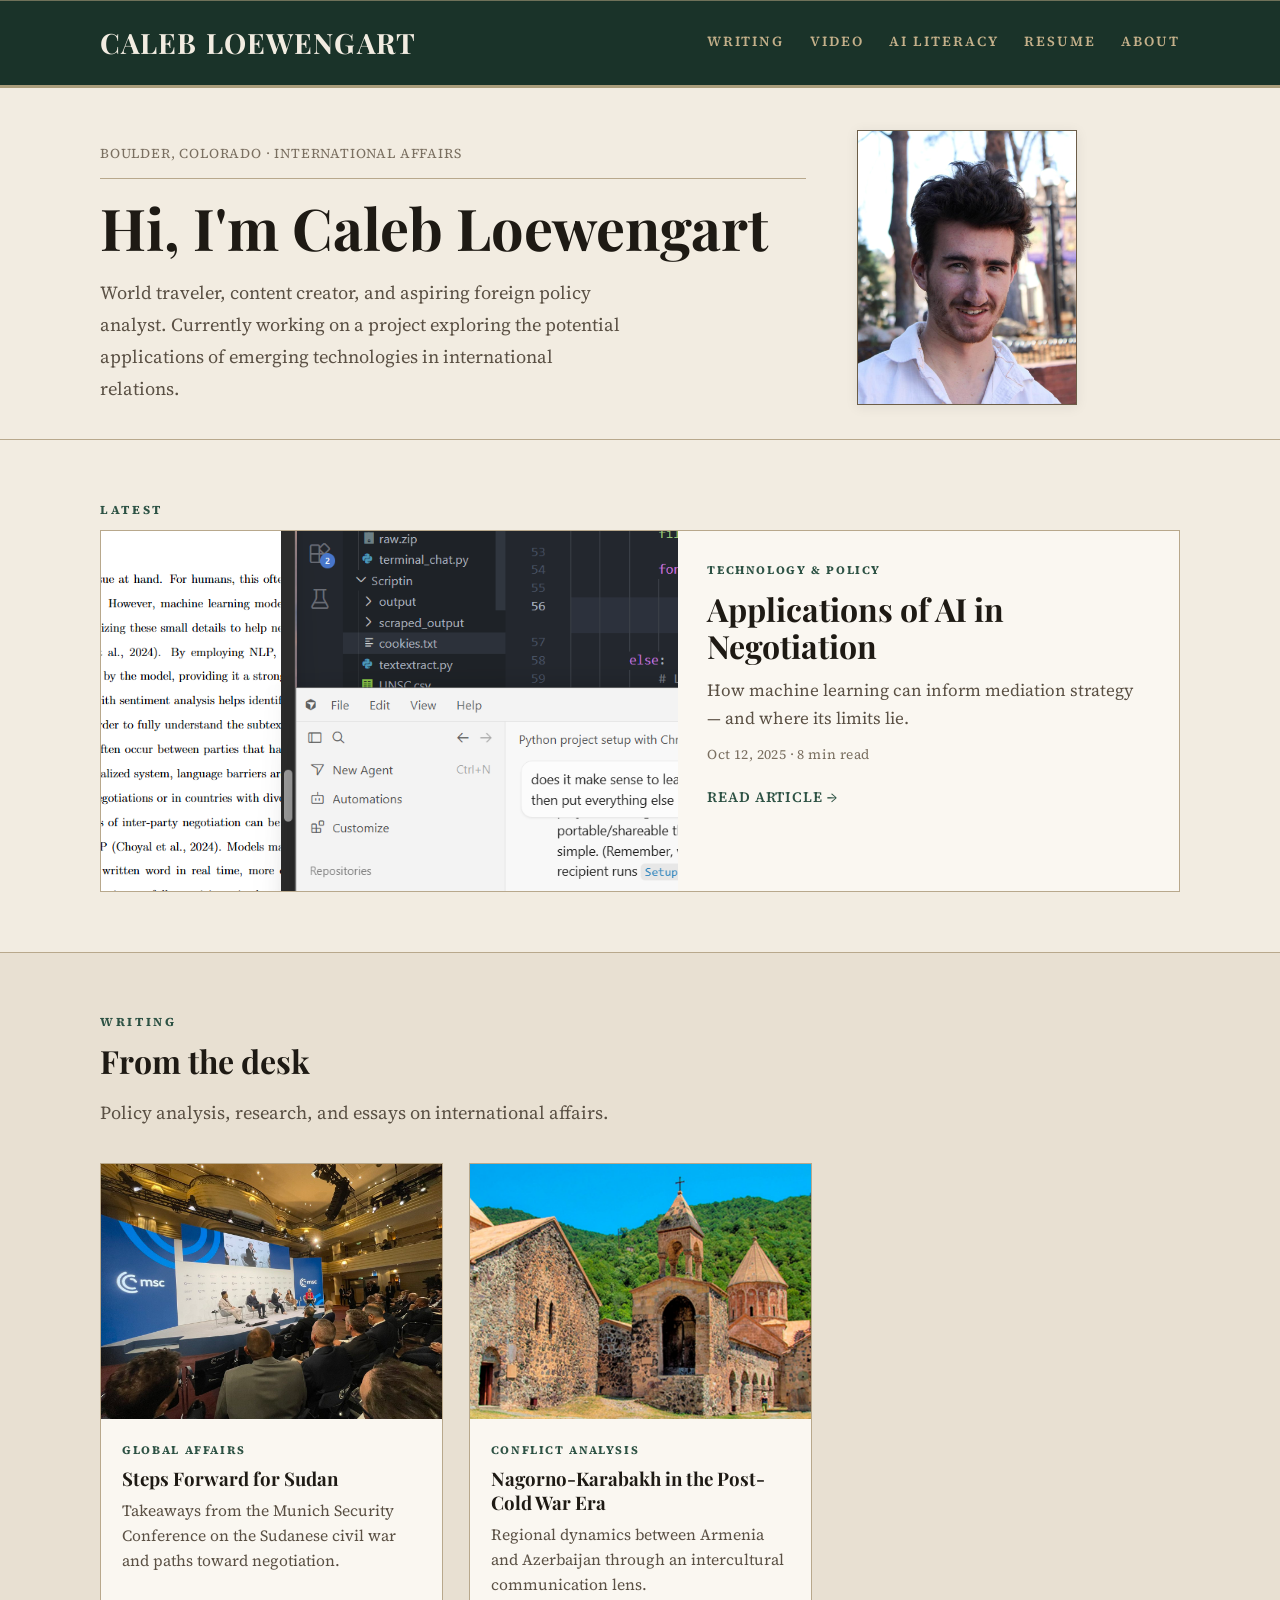
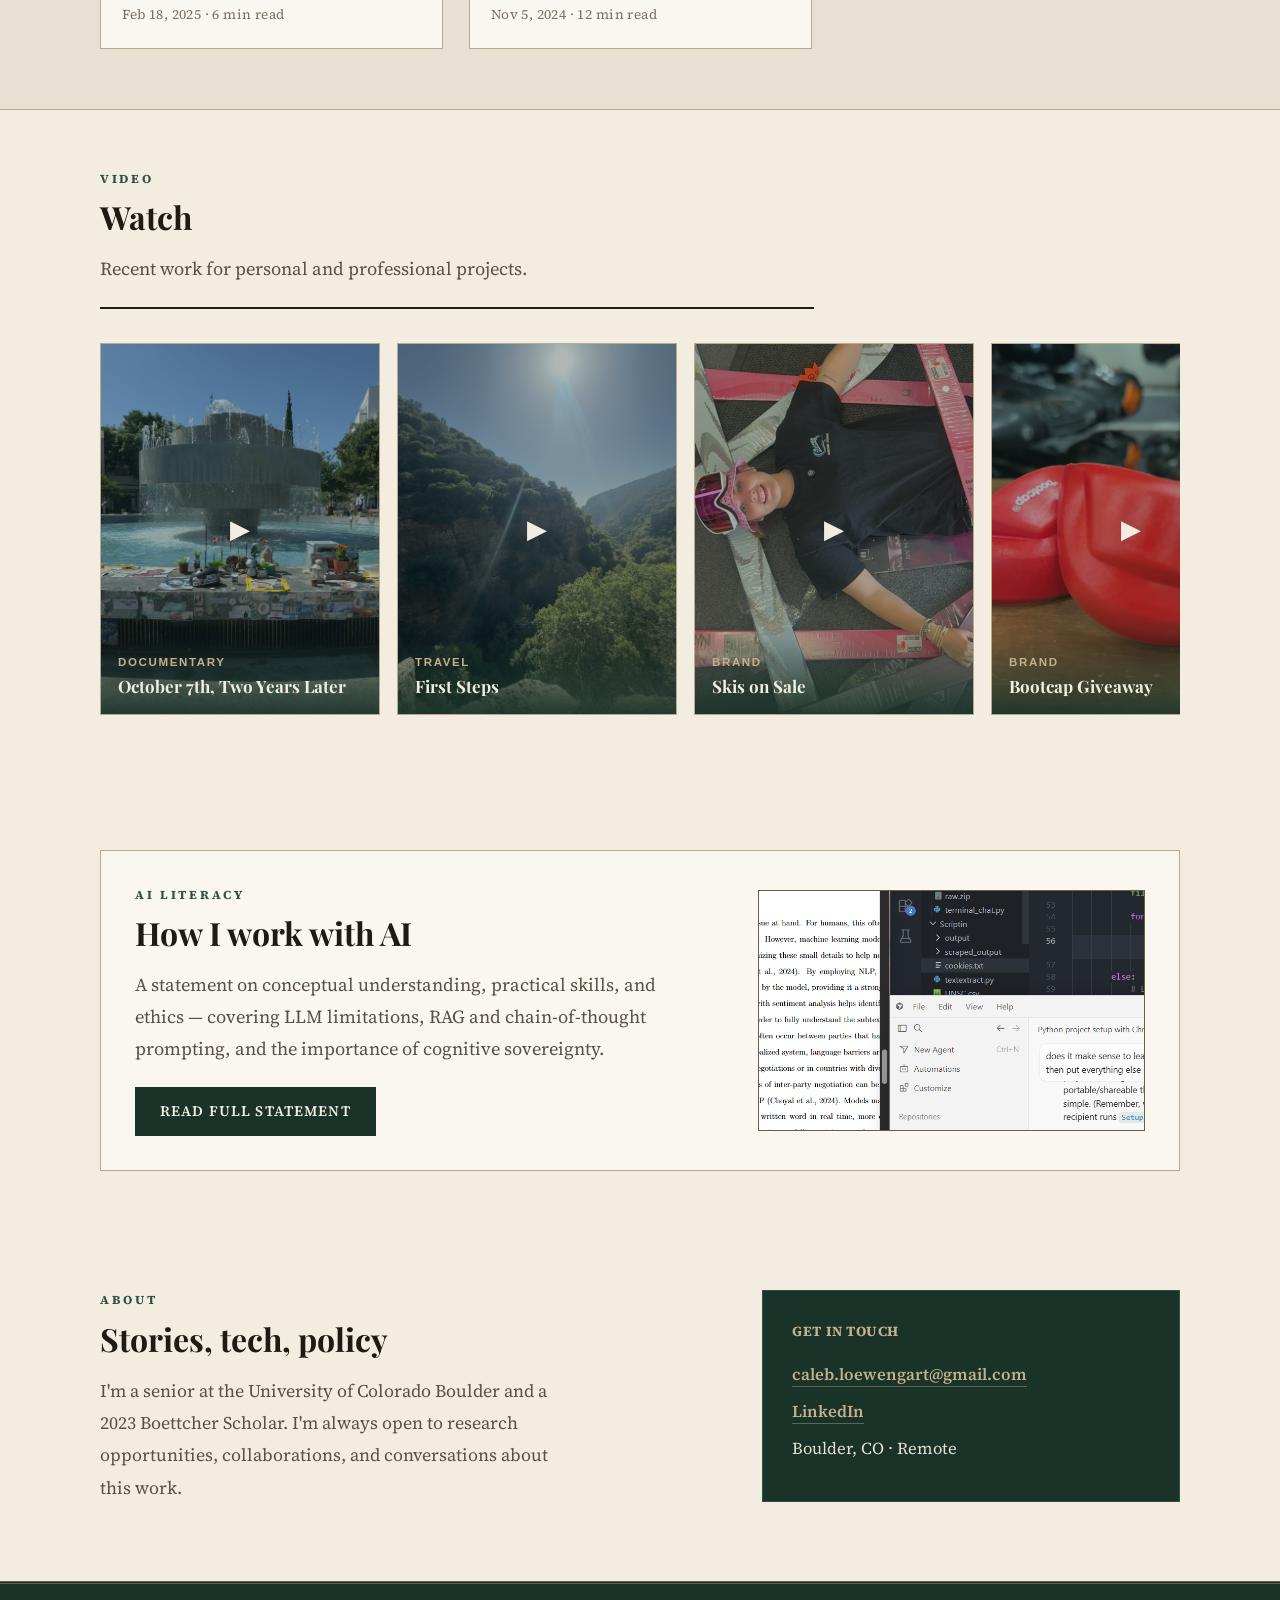
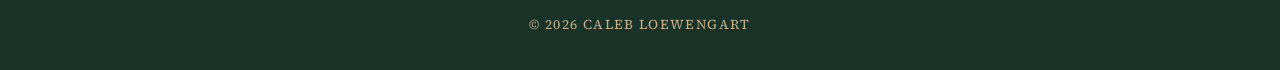
==== commit 343e2321: "updating copy" ====
--- a/index.html
+++ b/index.html
@@ -32,7 +32,7 @@
         <div class="masthead-copy">
           <p class="dateline">Boulder, Colorado · International Affairs</p>
           <h1><span class="highlight">Hi,</span> I'm Caleb Loewengart</h1>
-          <p class="lead">I write on policy and technology, create documentary and brand video, and study how stories shape our understanding of the world.</p>
+          <p class="lead">World traveler, content creator, and aspiring foreign policy analyst. Currently working on a project exploring the potential applications of emerging technologies in international relations.</p>
         </div>
         <div class="masthead-photo">
           <img src="assets/headshot.jpeg" alt="Headshot of Caleb Loewengart" width="220" height="275" />
@@ -66,7 +66,7 @@
         <div class="section-header">
           <p class="eyebrow">Video</p>
           <h2>Watch</h2>
-          <p class="section-desc">Scroll through recent work — tap a card to play.</p>
+          <p class="section-desc">Recent work for personal and professional projects.</p>
         </div>
         <div id="video-reel" class="video-reel" aria-live="polite"></div>
       </div>
